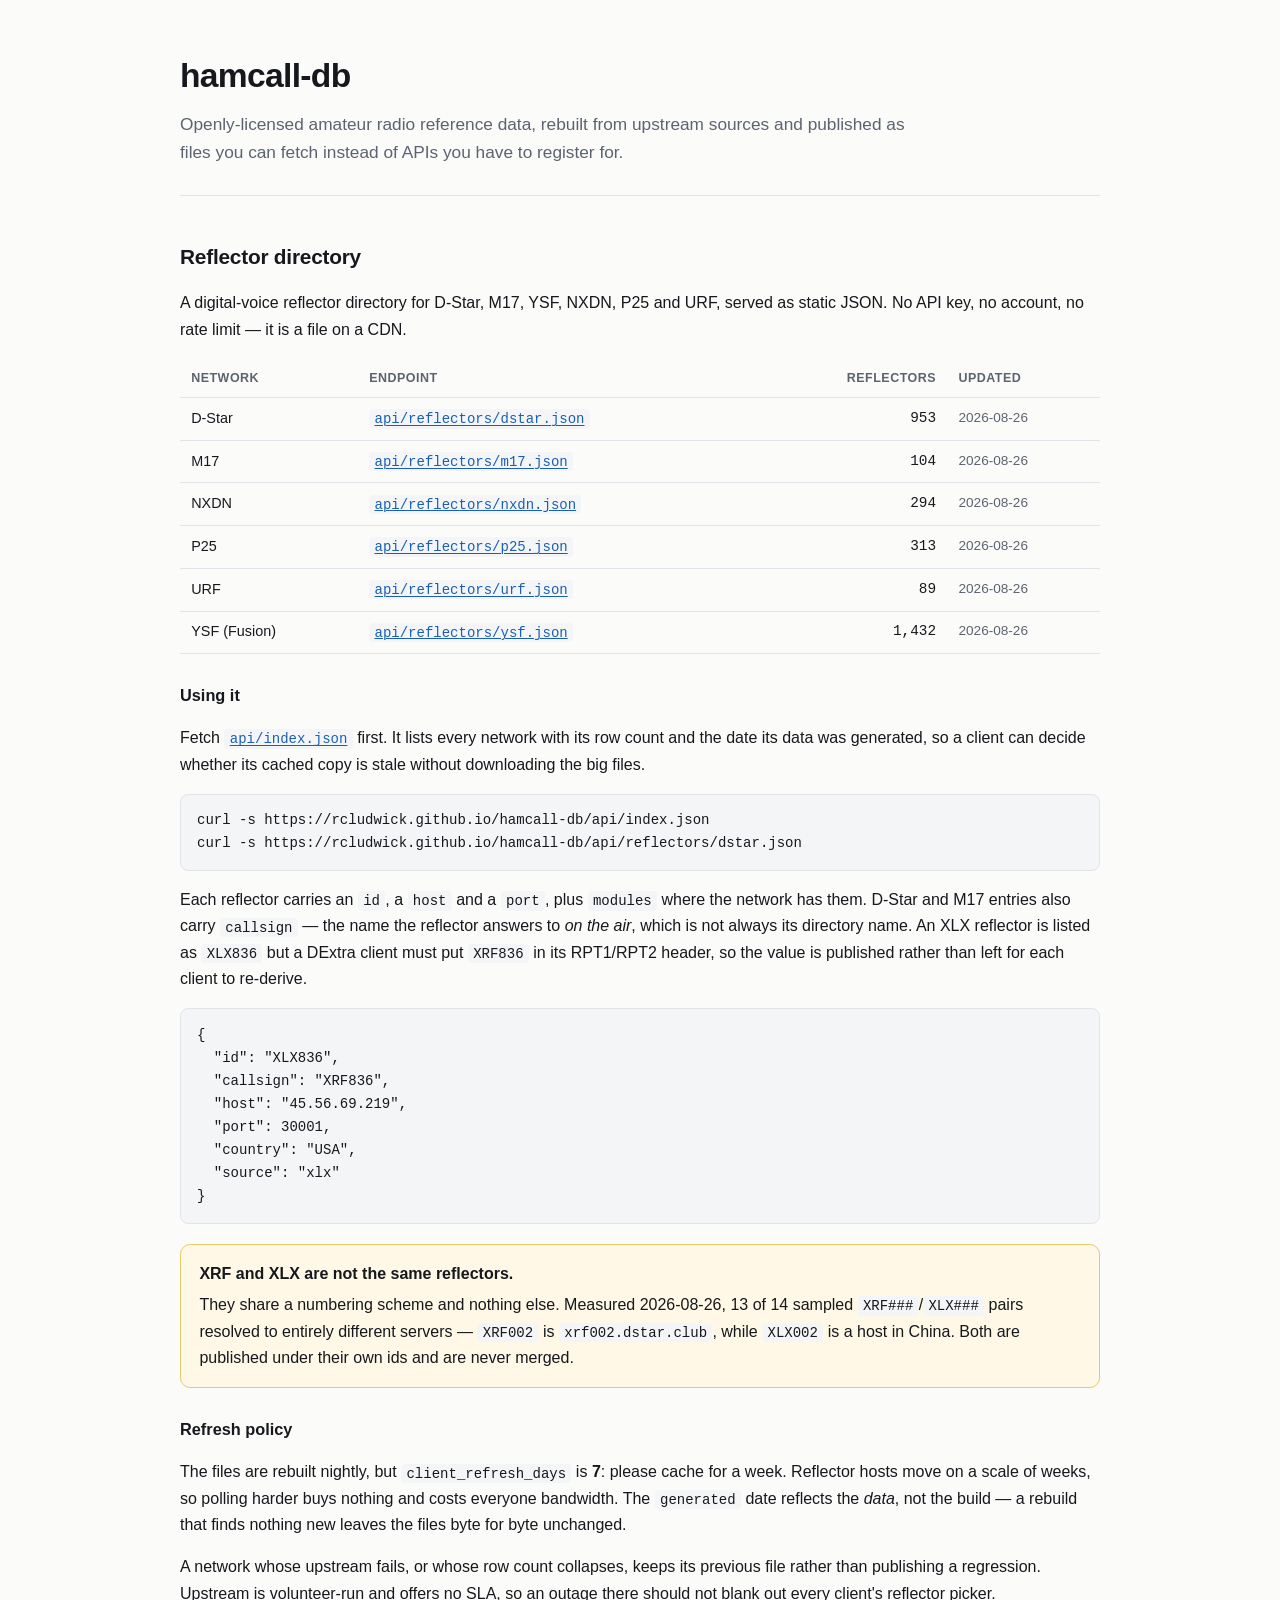
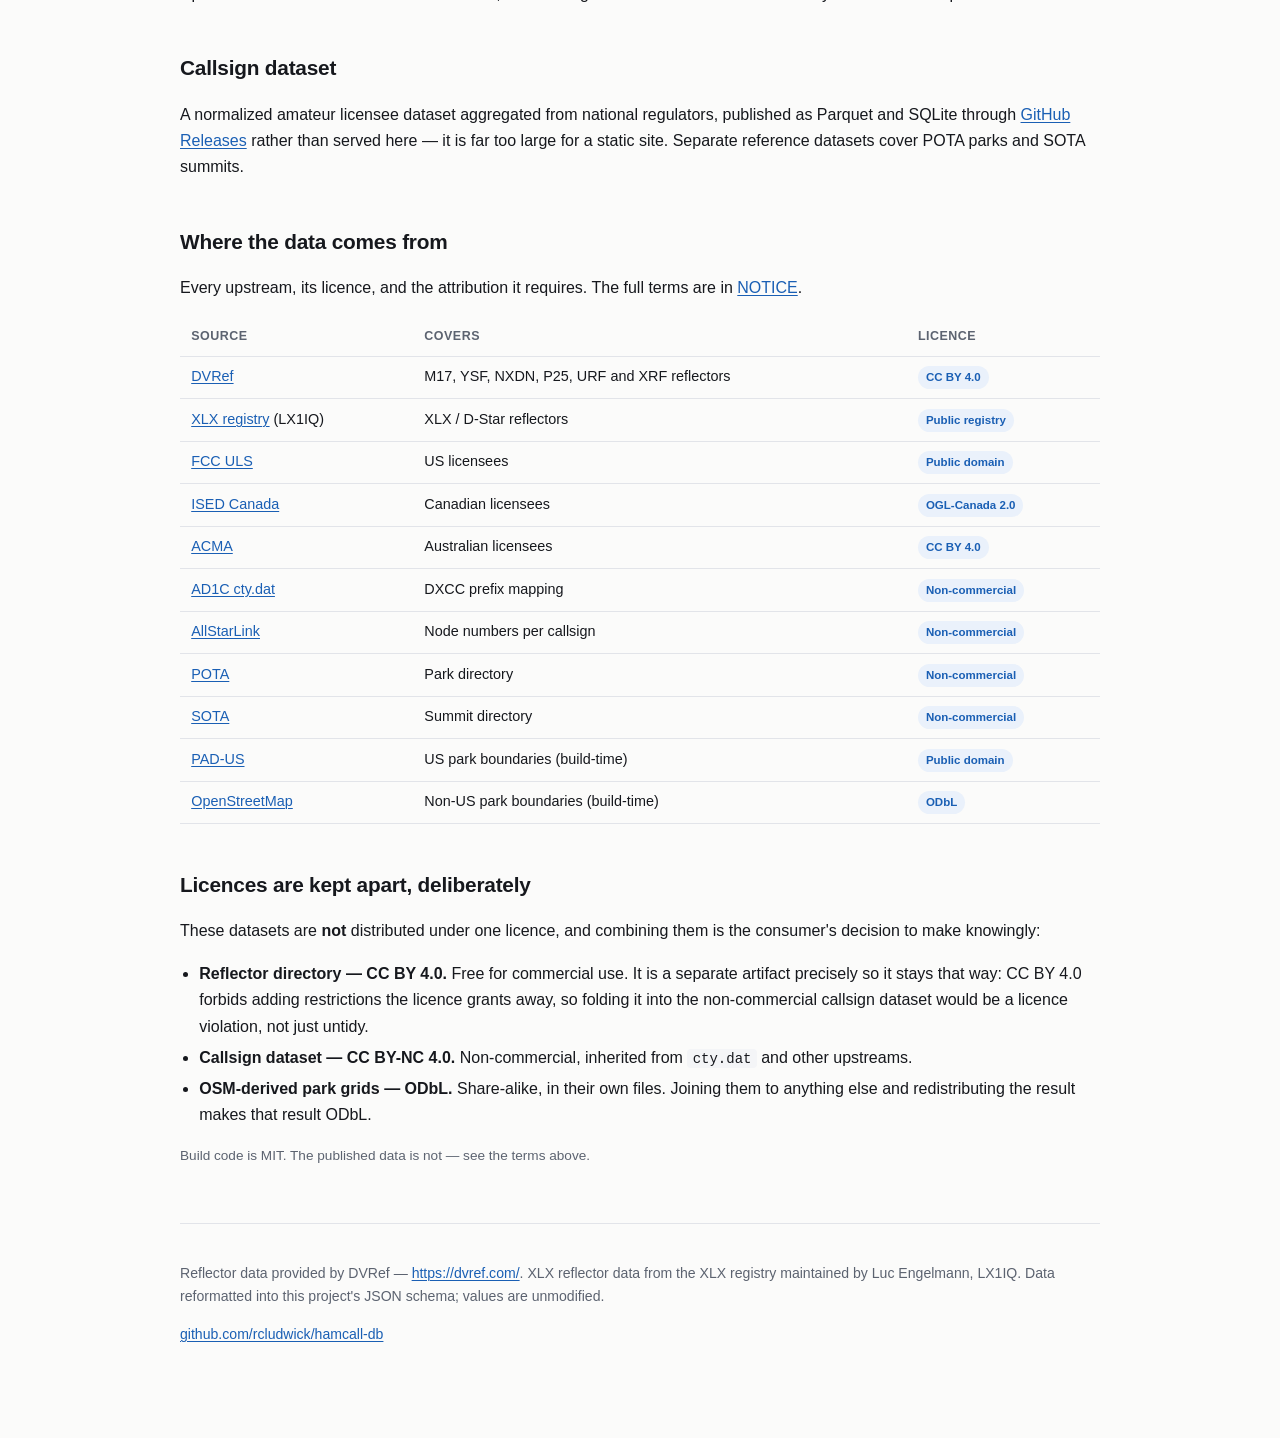
==== site/index.html @ 9d0d203c "Reflector directory: a separate CC BY 4.0 dataset + static JSON API Adds a digital-voice reflector d" ====
<!doctype html>
<html lang="en">
<head>
<meta charset="utf-8">
<meta name="viewport" content="width=device-width, initial-scale=1">
<title>hamcall-db</title>
<meta name="description" content="Openly-licensed amateur radio reference data: a callsign database and a digital-voice reflector directory served as static JSON.">
<style>
  :root {
    --bg: #fbfbfa;      --panel: #ffffff;   --ink: #16181d;
    --muted: #5c6370;   --line: #e2e4e9;    --accent: #1a5fb4;
    --accent-soft: #eaf1fb; --code-bg: #f4f5f7; --warn-bg: #fff8e6; --warn-line: #e8c96a;
    --mono: ui-monospace, SFMono-Regular, "SF Mono", Menlo, Consolas, monospace;
  }
  @media (prefers-color-scheme: dark) {
    :root:not([data-theme="light"]) {
      --bg: #14161a;    --panel: #1b1e24;   --ink: #e6e8ec;
      --muted: #9aa3b2; --line: #2b3038;    --accent: #78aeff;
      --accent-soft: #16233a; --code-bg: #23272f; --warn-bg: #2c2618; --warn-line: #6b5a22;
    }
  }
  :root[data-theme="dark"] {
    --bg: #14161a;      --panel: #1b1e24;   --ink: #e6e8ec;
    --muted: #9aa3b2;   --line: #2b3038;    --accent: #78aeff;
    --accent-soft: #16233a; --code-bg: #23272f; --warn-bg: #2c2618; --warn-line: #6b5a22;
  }
  * { box-sizing: border-box; }
  body {
    margin: 0; background: var(--bg); color: var(--ink);
    font: 16px/1.65 -apple-system, BlinkMacSystemFont, "Segoe UI", Roboto, Helvetica, Arial, sans-serif;
    -webkit-font-smoothing: antialiased;
  }
  .wrap { max-width: 60rem; margin: 0 auto; padding: 3rem 1.25rem 5rem; }
  header { border-bottom: 1px solid var(--line); padding-bottom: 1.75rem; margin-bottom: 2.5rem; }
  h1 { font-size: 2.1rem; margin: 0 0 .4rem; letter-spacing: -.02em; }
  h2 { font-size: 1.3rem; margin: 2.75rem 0 .85rem; letter-spacing: -.01em; }
  h3 { font-size: 1.02rem; margin: 1.75rem 0 .5rem; }
  .lede { color: var(--muted); font-size: 1.08rem; margin: 0; max-width: 46rem; }
  a { color: var(--accent); text-decoration-thickness: 1px; text-underline-offset: 2px; }
  code, pre { font-family: var(--mono); font-size: .875rem; }
  code { background: var(--code-bg); padding: .12em .38em; border-radius: 4px; }
  pre {
    background: var(--code-bg); border: 1px solid var(--line); border-radius: 8px;
    padding: .9rem 1rem; overflow-x: auto; margin: .85rem 0;
  }
  pre code { background: none; padding: 0; }
  .panel { background: var(--panel); border: 1px solid var(--line); border-radius: 10px; padding: 1.15rem 1.25rem; margin: 1rem 0; }
  .note { background: var(--warn-bg); border: 1px solid var(--warn-line); border-radius: 10px; padding: 1rem 1.15rem; margin: 1.25rem 0; }
  .note strong { display: block; margin-bottom: .3rem; }
  .scroll { overflow-x: auto; margin: 1rem 0; }
  table { border-collapse: collapse; width: 100%; font-size: .9rem; min-width: 34rem; }
  th, td { text-align: left; padding: .55rem .7rem; border-bottom: 1px solid var(--line); vertical-align: top; }
  th { font-weight: 600; color: var(--muted); font-size: .78rem; text-transform: uppercase; letter-spacing: .04em; }
  td.num { text-align: right; font-variant-numeric: tabular-nums; font-family: var(--mono); }
  .pill {
    display: inline-block; font-size: .72rem; font-weight: 600; padding: .12rem .5rem;
    border-radius: 999px; background: var(--accent-soft); color: var(--accent); white-space: nowrap;
  }
  .stamp { color: var(--muted); font-size: .85rem; }
  footer { margin-top: 3.5rem; padding-top: 1.5rem; border-top: 1px solid var(--line); color: var(--muted); font-size: .88rem; }
  ul { padding-left: 1.2rem; }
  li { margin: .3rem 0; }
</style>
</head>
<body>
<div class="wrap">

<header>
  <h1>hamcall-db</h1>
  <p class="lede">
    Openly-licensed amateur radio reference data, rebuilt from upstream sources and
    published as files you can fetch instead of APIs you have to register for.
  </p>
</header>

<h2>Reflector directory</h2>

<p>
  A digital-voice reflector directory for D-Star, M17, YSF, NXDN, P25 and URF, served as
  static JSON. No API key, no account, no rate limit — it is a file on a CDN.
</p>

<div class="scroll">
<table id="networks">
  <thead>
    <tr><th>Network</th><th>Endpoint</th><th style="text-align:right">Reflectors</th><th>Updated</th></tr>
  </thead>
  <tbody id="network-rows">
    <tr><td colspan="4" class="stamp">Loading from <code>api/index.json</code>…</td></tr>
  </tbody>
</table>
</div>

<h3>Using it</h3>

<p>
  Fetch <a href="api/index.json"><code>api/index.json</code></a> first. It lists every
  network with its row count and the date its data was generated, so a client can decide
  whether its cached copy is stale without downloading the big files.
</p>

<pre><code>curl -s https://rcludwick.github.io/hamcall-db/api/index.json
curl -s https://rcludwick.github.io/hamcall-db/api/reflectors/dstar.json</code></pre>

<p>
  Each reflector carries an <code>id</code>, a <code>host</code> and a
  <code>port</code>, plus <code>modules</code> where the network has them. D-Star and M17
  entries also carry <code>callsign</code> — the name the reflector answers to
  <em>on the air</em>, which is not always its directory name. An XLX reflector is listed
  as <code>XLX836</code> but a DExtra client must put <code>XRF836</code> in its RPT1/RPT2
  header, so the value is published rather than left for each client to re-derive.
</p>

<pre><code>{
  "id": "XLX836",
  "callsign": "XRF836",
  "host": "45.56.69.219",
  "port": 30001,
  "country": "USA",
  "source": "xlx"
}</code></pre>

<div class="note">
  <strong>XRF and XLX are not the same reflectors.</strong>
  They share a numbering scheme and nothing else. Measured 2026-08-26, 13 of 14 sampled
  <code>XRF###</code>/<code>XLX###</code> pairs resolved to entirely different servers —
  <code>XRF002</code> is <code>xrf002.dstar.club</code>, while <code>XLX002</code> is a
  host in China. Both are published under their own ids and are never merged.
</div>

<h3>Refresh policy</h3>

<p>
  The files are rebuilt nightly, but <code>client_refresh_days</code> is <strong>7</strong>:
  please cache for a week. Reflector hosts move on a scale of weeks, so polling harder
  buys nothing and costs everyone bandwidth. The <code>generated</code> date reflects the
  <em>data</em>, not the build — a rebuild that finds nothing new leaves the files byte for
  byte unchanged.
</p>

<p>
  A network whose upstream fails, or whose row count collapses, keeps its previous file
  rather than publishing a regression. Upstream is volunteer-run and offers no SLA, so an
  outage there should not blank out every client's reflector picker.
</p>

<h2>Callsign dataset</h2>

<p>
  A normalized amateur licensee dataset aggregated from national regulators, published as
  Parquet and SQLite through
  <a href="https://github.com/rcludwick/hamcall-db/releases">GitHub Releases</a> rather
  than served here — it is far too large for a static site. Separate reference datasets
  cover POTA parks and SOTA summits.
</p>

<h2>Where the data comes from</h2>

<p>
  Every upstream, its licence, and the attribution it requires. The full terms are in
  <a href="https://github.com/rcludwick/hamcall-db/blob/main/NOTICE">NOTICE</a>.
</p>

<div class="scroll">
<table>
  <thead>
    <tr><th>Source</th><th>Covers</th><th>Licence</th></tr>
  </thead>
  <tbody>
    <tr>
      <td><a href="https://dvref.com/">DVRef</a></td>
      <td>M17, YSF, NXDN, P25, URF and XRF reflectors</td>
      <td><span class="pill">CC BY 4.0</span></td>
    </tr>
    <tr>
      <td><a href="http://xlxapi.rlx.lu/">XLX registry</a> (LX1IQ)</td>
      <td>XLX / D-Star reflectors</td>
      <td><span class="pill">Public registry</span></td>
    </tr>
    <tr><td><a href="https://www.fcc.gov/uls">FCC ULS</a></td><td>US licensees</td><td><span class="pill">Public domain</span></td></tr>
    <tr><td><a href="https://ised-isde.canada.ca/">ISED Canada</a></td><td>Canadian licensees</td><td><span class="pill">OGL-Canada 2.0</span></td></tr>
    <tr><td><a href="https://www.acma.gov.au/">ACMA</a></td><td>Australian licensees</td><td><span class="pill">CC BY 4.0</span></td></tr>
    <tr><td><a href="https://www.country-files.com/">AD1C cty.dat</a></td><td>DXCC prefix mapping</td><td><span class="pill">Non-commercial</span></td></tr>
    <tr><td><a href="https://www.allstarlink.org/">AllStarLink</a></td><td>Node numbers per callsign</td><td><span class="pill">Non-commercial</span></td></tr>
    <tr><td><a href="https://parksontheair.com/">POTA</a></td><td>Park directory</td><td><span class="pill">Non-commercial</span></td></tr>
    <tr><td><a href="https://www.sota.org.uk/">SOTA</a></td><td>Summit directory</td><td><span class="pill">Non-commercial</span></td></tr>
    <tr><td><a href="https://www.usgs.gov/programs/gap-analysis-project/science/pad-us-data-download">PAD-US</a></td><td>US park boundaries (build-time)</td><td><span class="pill">Public domain</span></td></tr>
    <tr><td><a href="https://www.openstreetmap.org/copyright">OpenStreetMap</a></td><td>Non-US park boundaries (build-time)</td><td><span class="pill">ODbL</span></td></tr>
  </tbody>
</table>
</div>

<h2>Licences are kept apart, deliberately</h2>

<p>
  These datasets are <strong>not</strong> distributed under one licence, and combining
  them is the consumer's decision to make knowingly:
</p>

<ul>
  <li>
    <strong>Reflector directory — CC BY 4.0.</strong> Free for commercial use. It is a
    separate artifact precisely so it stays that way: CC BY 4.0 forbids adding
    restrictions the licence grants away, so folding it into the non-commercial callsign
    dataset would be a licence violation, not just untidy.
  </li>
  <li>
    <strong>Callsign dataset — CC BY-NC 4.0.</strong> Non-commercial, inherited from
    <code>cty.dat</code> and other upstreams.
  </li>
  <li>
    <strong>OSM-derived park grids — ODbL.</strong> Share-alike, in their own files.
    Joining them to anything else and redistributing the result makes that result ODbL.
  </li>
</ul>

<p class="stamp">Build code is MIT. The published data is not — see the terms above.</p>

<footer>
  <p>
    Reflector data provided by DVRef — <a href="https://dvref.com/">https://dvref.com/</a>.
    XLX reflector data from the XLX registry maintained by Luc Engelmann, LX1IQ.
    Data reformatted into this project's JSON schema; values are unmodified.
  </p>
  <p><a href="https://github.com/rcludwick/hamcall-db">github.com/rcludwick/hamcall-db</a></p>
</footer>

</div>

<script>
// Fill the network table from the manifest so the counts on this page can never
// disagree with the files it is describing.
(async function () {
  const body = document.getElementById("network-rows");
  const LABELS = { dstar: "D-Star", m17: "M17", ysf: "YSF (Fusion)", nxdn: "NXDN", p25: "P25", urf: "URF" };
  try {
    const res = await fetch("api/index.json", { cache: "no-cache" });
    if (!res.ok) throw new Error("HTTP " + res.status);
    const manifest = await res.json();
    const names = Object.keys(manifest.networks || {}).sort();
    if (!names.length) throw new Error("no networks in manifest");
    body.innerHTML = names.map(function (name) {
      const net = manifest.networks[name];
      const href = "api/" + net.url;
      return "<tr>"
        + "<td>" + (LABELS[name] || name) + "</td>"
        + '<td><a href="' + href + '"><code>' + href + "</code></a></td>"
        + '<td class="num">' + Number(net.count).toLocaleString() + "</td>"
        + '<td class="stamp">' + net.generated + "</td>"
        + "</tr>";
    }).join("");
  } catch (err) {
    body.innerHTML = '<tr><td colspan="4" class="stamp">'
      + 'Could not load <a href="api/index.json"><code>api/index.json</code></a> ('
      + String(err.message || err) + ").</td></tr>";
  }
})();
</script>

</body>
</html>
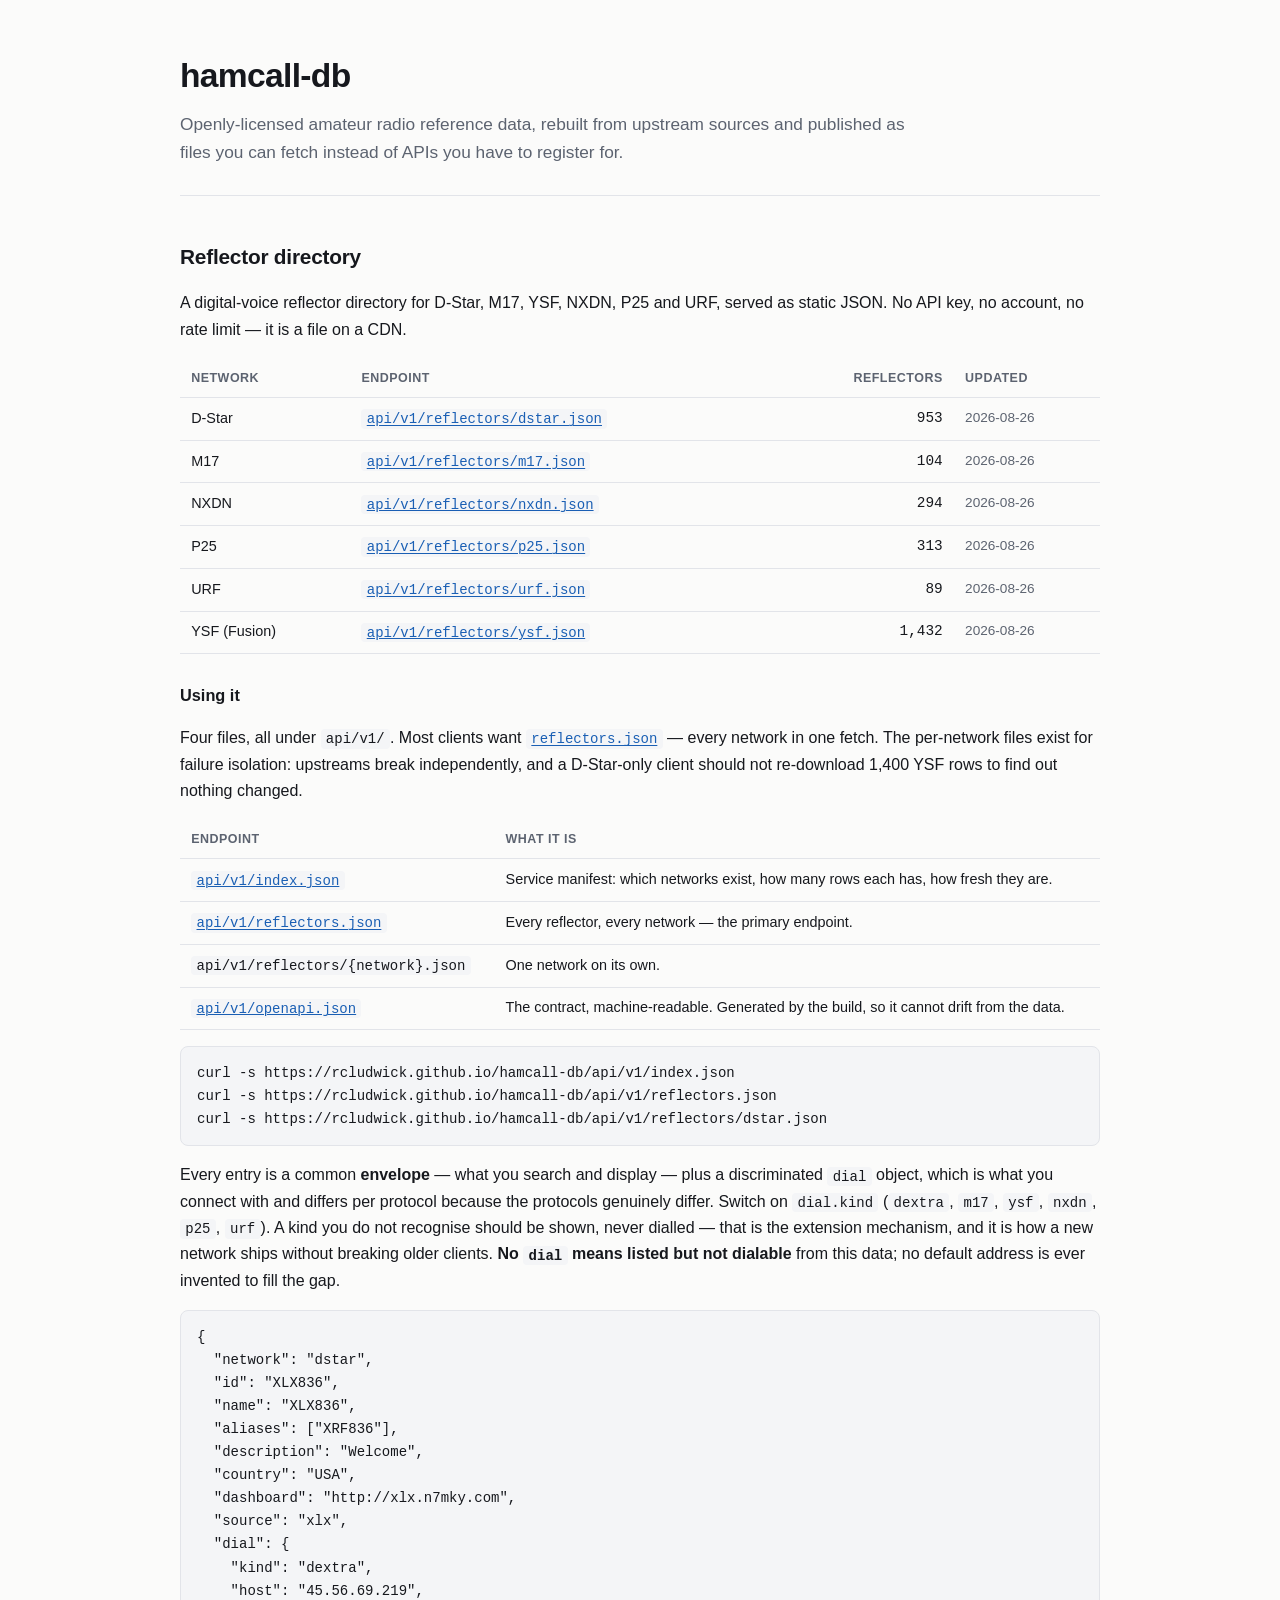
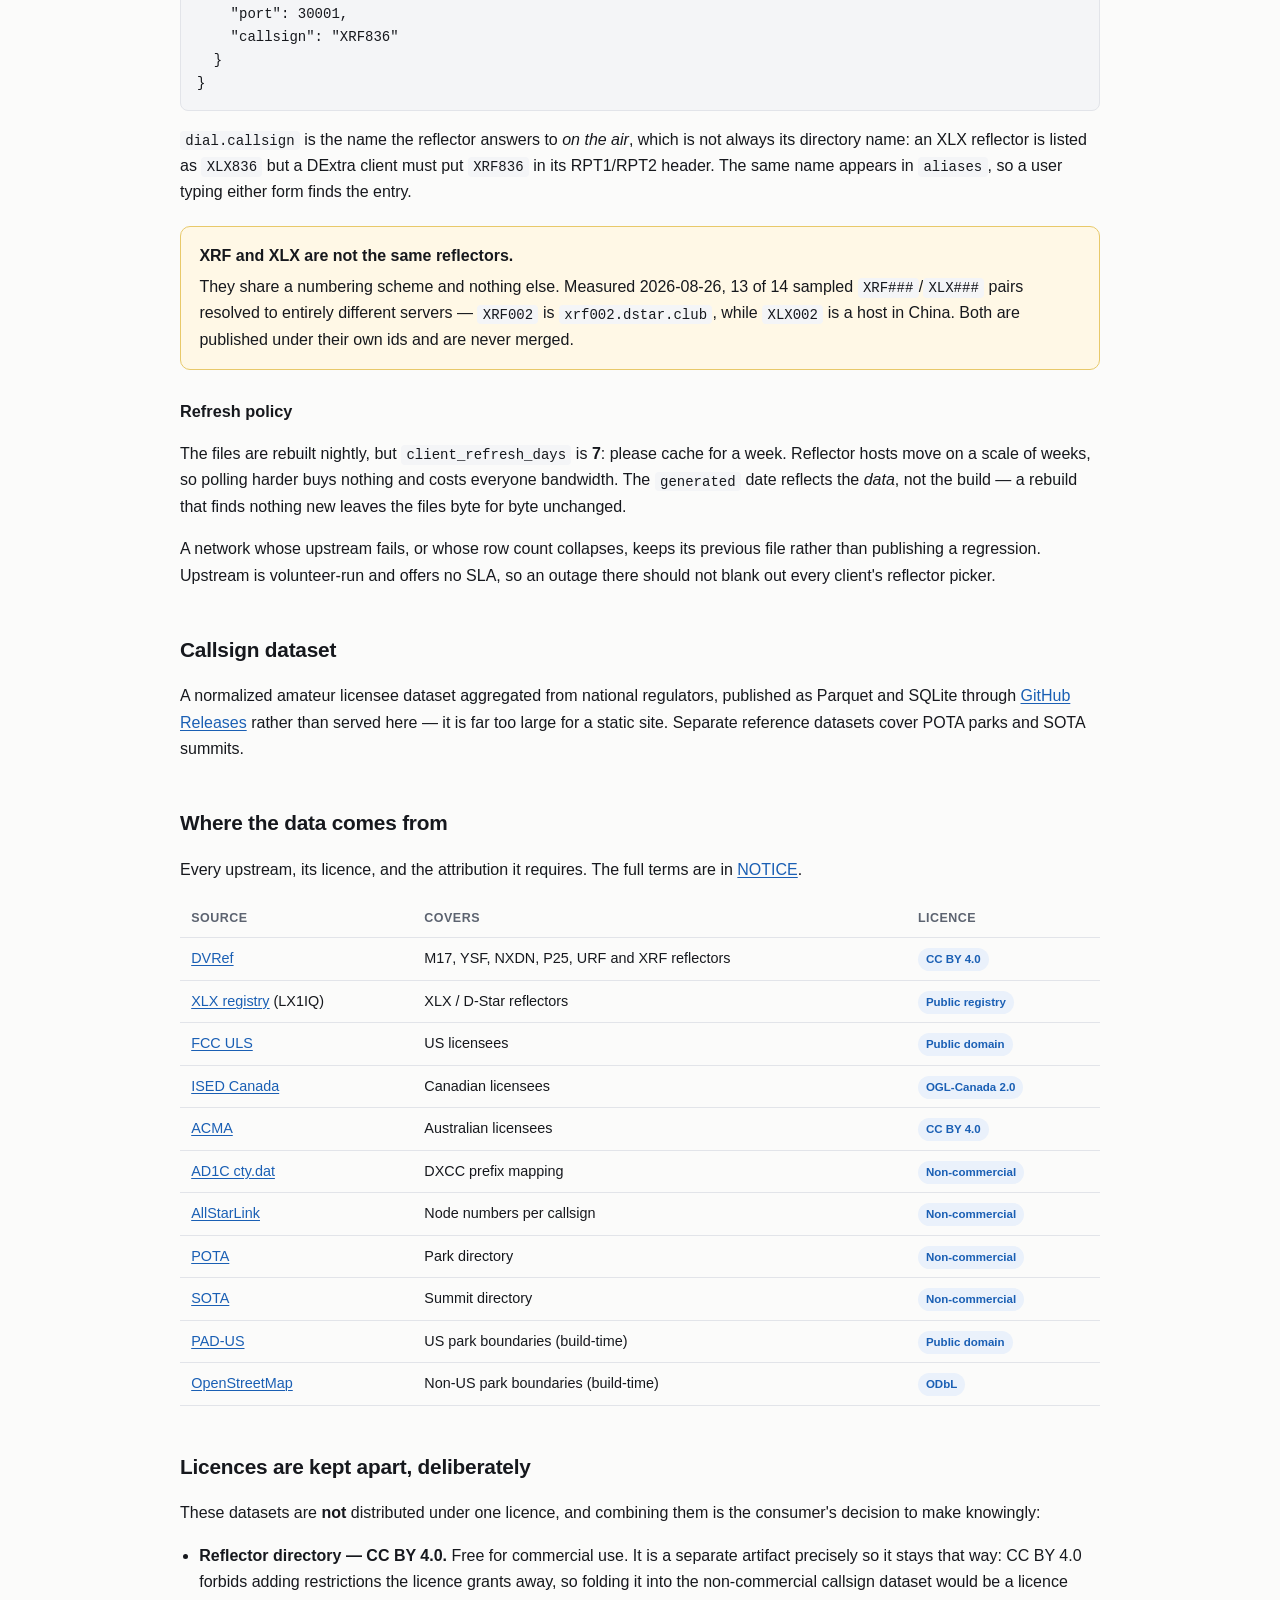
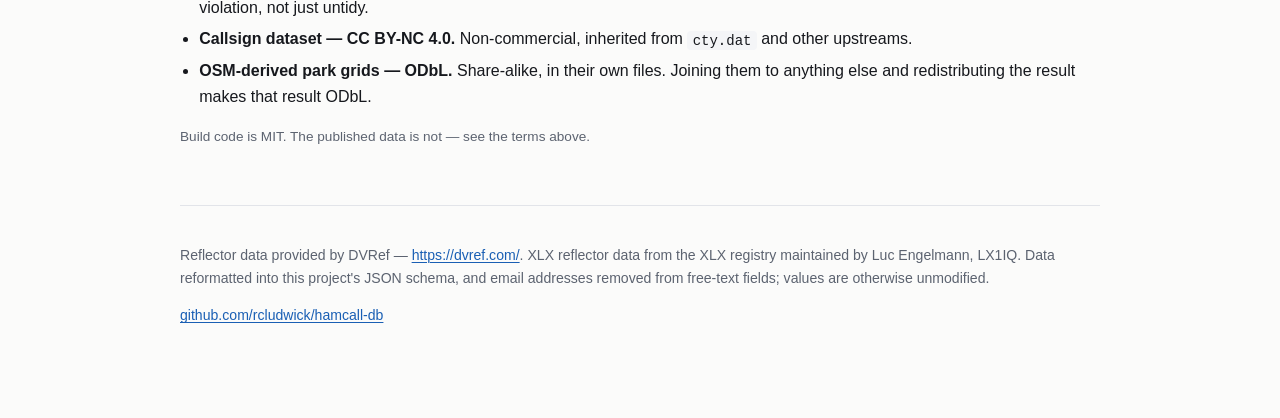
==== commit afba0bee: "Reflector API v1: versioned paths, discriminated dial, generated OpenAPI The reflector directory had" ====
--- a/site/index.html
+++ b/site/index.html
@@ -86,7 +86,7 @@
     <tr><th>Network</th><th>Endpoint</th><th style="text-align:right">Reflectors</th><th>Updated</th></tr>
   </thead>
   <tbody id="network-rows">
-    <tr><td colspan="4" class="stamp">Loading from <code>api/index.json</code>…</td></tr>
+    <tr><td colspan="4" class="stamp">Loading from <code>api/v1/index.json</code>…</td></tr>
   </tbody>
 </table>
 </div>
@@ -94,31 +94,63 @@
 <h3>Using it</h3>
 
 <p>
-  Fetch <a href="api/index.json"><code>api/index.json</code></a> first. It lists every
-  network with its row count and the date its data was generated, so a client can decide
-  whether its cached copy is stale without downloading the big files.
-</p>
-
-<pre><code>curl -s https://rcludwick.github.io/hamcall-db/api/index.json
-curl -s https://rcludwick.github.io/hamcall-db/api/reflectors/dstar.json</code></pre>
-
-<p>
-  Each reflector carries an <code>id</code>, a <code>host</code> and a
-  <code>port</code>, plus <code>modules</code> where the network has them. D-Star and M17
-  entries also carry <code>callsign</code> — the name the reflector answers to
-  <em>on the air</em>, which is not always its directory name. An XLX reflector is listed
-  as <code>XLX836</code> but a DExtra client must put <code>XRF836</code> in its RPT1/RPT2
-  header, so the value is published rather than left for each client to re-derive.
+  Four files, all under <code>api/v1/</code>. Most clients want
+  <a href="api/v1/reflectors.json"><code>reflectors.json</code></a> — every network in one
+  fetch. The per-network files exist for failure isolation: upstreams break independently,
+  and a D-Star-only client should not re-download 1,400 YSF rows to find out nothing
+  changed.
+</p>
+
+<div class="scroll">
+<table>
+  <thead><tr><th>Endpoint</th><th>What it is</th></tr></thead>
+  <tbody>
+    <tr><td><a href="api/v1/index.json"><code>api/v1/index.json</code></a></td><td>Service manifest: which networks exist, how many rows each has, how fresh they are.</td></tr>
+    <tr><td><a href="api/v1/reflectors.json"><code>api/v1/reflectors.json</code></a></td><td>Every reflector, every network — the primary endpoint.</td></tr>
+    <tr><td><code>api/v1/reflectors/{network}.json</code></td><td>One network on its own.</td></tr>
+    <tr><td><a href="api/v1/openapi.json"><code>api/v1/openapi.json</code></a></td><td>The contract, machine-readable. Generated by the build, so it cannot drift from the data.</td></tr>
+  </tbody>
+</table>
+</div>
+
+<pre><code>curl -s https://rcludwick.github.io/hamcall-db/api/v1/index.json
+curl -s https://rcludwick.github.io/hamcall-db/api/v1/reflectors.json
+curl -s https://rcludwick.github.io/hamcall-db/api/v1/reflectors/dstar.json</code></pre>
+
+<p>
+  Every entry is a common <strong>envelope</strong> — what you search and display — plus a
+  discriminated <code>dial</code> object, which is what you connect with and differs per
+  protocol because the protocols genuinely differ. Switch on <code>dial.kind</code>
+  (<code>dextra</code>, <code>m17</code>, <code>ysf</code>, <code>nxdn</code>,
+  <code>p25</code>, <code>urf</code>). A kind you do not recognise should be shown, never
+  dialled — that is the extension mechanism, and it is how a new network ships without
+  breaking older clients. <strong>No <code>dial</code> means listed but not dialable</strong>
+  from this data; no default address is ever invented to fill the gap.
 </p>
 
 <pre><code>{
+  "network": "dstar",
   "id": "XLX836",
-  "callsign": "XRF836",
-  "host": "45.56.69.219",
-  "port": 30001,
+  "name": "XLX836",
+  "aliases": ["XRF836"],
+  "description": "Welcome",
   "country": "USA",
-  "source": "xlx"
+  "dashboard": "http://xlx.n7mky.com",
+  "source": "xlx",
+  "dial": {
+    "kind": "dextra",
+    "host": "45.56.69.219",
+    "port": 30001,
+    "callsign": "XRF836"
+  }
 }</code></pre>
+
+<p>
+  <code>dial.callsign</code> is the name the reflector answers to <em>on the air</em>, which
+  is not always its directory name: an XLX reflector is listed as <code>XLX836</code> but a
+  DExtra client must put <code>XRF836</code> in its RPT1/RPT2 header. The same name appears
+  in <code>aliases</code>, so a user typing either form finds the entry.
+</p>
 
 <div class="note">
   <strong>XRF and XLX are not the same reflectors.</strong>
@@ -220,7 +252,8 @@
   <p>
     Reflector data provided by DVRef — <a href="https://dvref.com/">https://dvref.com/</a>.
     XLX reflector data from the XLX registry maintained by Luc Engelmann, LX1IQ.
-    Data reformatted into this project's JSON schema; values are unmodified.
+    Data reformatted into this project's JSON schema, and email addresses removed from
+    free-text fields; values are otherwise unmodified.
   </p>
   <p><a href="https://github.com/rcludwick/hamcall-db">github.com/rcludwick/hamcall-db</a></p>
 </footer>
@@ -234,14 +267,14 @@
   const body = document.getElementById("network-rows");
   const LABELS = { dstar: "D-Star", m17: "M17", ysf: "YSF (Fusion)", nxdn: "NXDN", p25: "P25", urf: "URF" };
   try {
-    const res = await fetch("api/index.json", { cache: "no-cache" });
+    const res = await fetch("api/v1/index.json", { cache: "no-cache" });
     if (!res.ok) throw new Error("HTTP " + res.status);
     const manifest = await res.json();
     const names = Object.keys(manifest.networks || {}).sort();
     if (!names.length) throw new Error("no networks in manifest");
     body.innerHTML = names.map(function (name) {
       const net = manifest.networks[name];
-      const href = "api/" + net.url;
+      const href = "api/v1/" + net.url;
       return "<tr>"
         + "<td>" + (LABELS[name] || name) + "</td>"
         + '<td><a href="' + href + '"><code>' + href + "</code></a></td>"
@@ -251,7 +284,7 @@
     }).join("");
   } catch (err) {
     body.innerHTML = '<tr><td colspan="4" class="stamp">'
-      + 'Could not load <a href="api/index.json"><code>api/index.json</code></a> ('
+      + 'Could not load <a href="api/v1/index.json"><code>api/v1/index.json</code></a> ('
       + String(err.message || err) + ").</td></tr>";
   }
 })();
